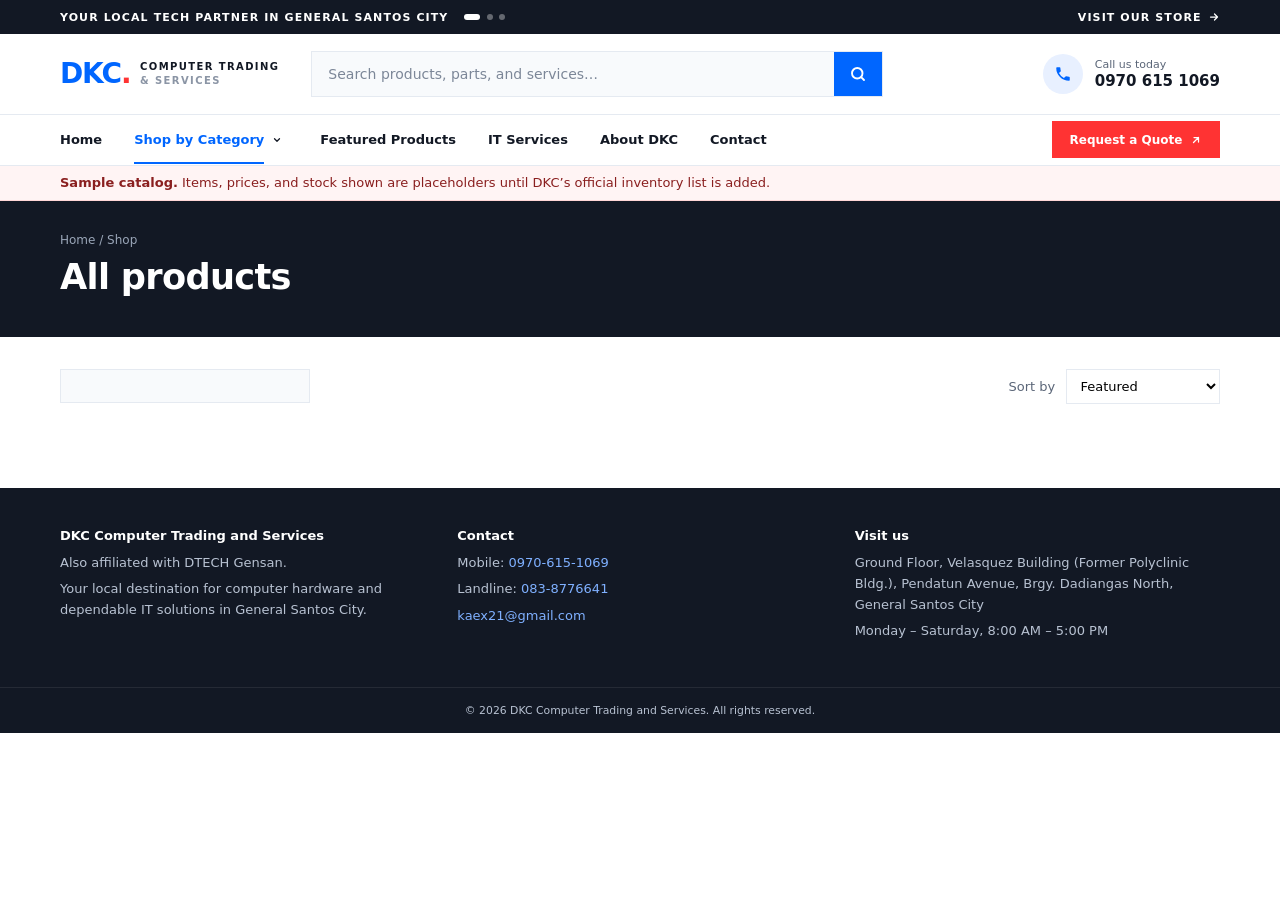
==== shop.html @ 3765f110 "Updated Navbar" ====
<!DOCTYPE html>
<html lang="en">
<head>
  <meta charset="UTF-8">
  <meta name="viewport" content="width=device-width, initial-scale=1">
  <title>Shop | DKC Computer Trading &amp; Services</title>
  <meta name="description" content="Browse computers, components, accessories, and networking equipment from DKC Computer Trading and Services in General Santos City.">
  <link rel="stylesheet" href="CSS/styles.css">
  <link rel="stylesheet" href="CSS/shop.css">
</head>
<body>

<!-- ============ HEADER START: this same block goes in index.html too ============ -->
<a class="skip-link" href="#main">Skip to main content</a>

<div class="announce">
  <div class="hdr-container">
    <div class="announce-rotator" id="announceRotator" role="region" aria-roledescription="carousel" aria-label="Store announcements">
      <div class="announce-track">
        <p class="announce-slide is-active">Your local tech partner in General Santos City</p>
        <p class="announce-slide">Please contact this number: <a href="tel:+639706151069">0970-615-1069</a></p>
        <p class="announce-slide">Open Monday – Saturday, 8:00 AM – 5:00 PM</p>
      </div>
      <div class="announce-dots" role="group" aria-label="Choose announcement"></div>
    </div>
    <a class="announce-link" href="index.html#contact">
      Visit our store
      <svg width="12" height="12" viewBox="0 0 24 24" fill="none" stroke="currentColor" stroke-width="2.5" stroke-linecap="round" stroke-linejoin="round" aria-hidden="true"><path d="M5 12h14M13 6l6 6-6 6"/></svg>
    </a>
  </div>
</div>

<header class="site-header" id="siteHeader">
  <div class="hdr-container hdr-main">

    <a class="brand" href="index.html" aria-label="DKC Computer Trading and Services, back to top">
      <span class="brand-mark">DKC<span>.</span></span>
      <span class="brand-text">Computer Trading<small>&amp; Services</small></span>
    </a>

    <form class="hdr-search" id="headerSearch" role="search" action="#featured">
      <label class="visually-hidden" for="headerSearchInput">Search products, parts, and services</label>
      <input id="headerSearchInput" type="search" name="q" placeholder="Search products, parts, and services…" autocomplete="off">
      <button type="submit" aria-label="Search">
        <svg width="18" height="18" viewBox="0 0 24 24" fill="none" stroke="currentColor" stroke-width="2.5" stroke-linecap="round" aria-hidden="true"><circle cx="11" cy="11" r="7"/><path d="m20 20-3.5-3.5"/></svg>
      </button>
    </form>

    <div class="hdr-actions">
      <a class="hdr-phone" href="tel:+639706151069" aria-label="Call us at 0970 615 1069">
        <span class="hdr-phone-icon">
          <svg width="18" height="18" viewBox="0 0 24 24" fill="currentColor" aria-hidden="true"><path d="M6.6 10.8a15.1 15.1 0 0 0 6.6 6.6l2.2-2.2a1 1 0 0 1 1-.25c1.1.37 2.3.57 3.6.57a1 1 0 0 1 1 1V20a1 1 0 0 1-1 1A17 17 0 0 1 3 4a1 1 0 0 1 1-1h3.5a1 1 0 0 1 1 1c0 1.25.2 2.45.57 3.57a1 1 0 0 1-.25 1z"/></svg>
        </span>
        <span class="hdr-phone-text"><small>Call us today</small><strong>0970 615 1069</strong></span>
      </a>
      <button class="nav-toggle" id="navToggle" type="button" aria-expanded="false" aria-controls="siteNav" aria-label="Open menu">
        <span class="nav-toggle-bars"></span>
      </button>
    </div>
  </div>

  <nav class="site-nav" id="siteNav" aria-label="Main navigation">
    <div class="hdr-container">
      <ul class="nav-list">
        <li><a class="nav-link" href="index.html#home">Home</a></li>
        <li class="has-dropdown">
          <a class="nav-link is-active" aria-current="true" href="shop.html">Shop by Category</a>
          <button class="nav-caret" type="button" aria-expanded="false" aria-controls="catMenu" aria-label="Show product categories"><svg width="10" height="10" viewBox="0 0 24 24" fill="none" stroke="currentColor" stroke-width="3" stroke-linecap="round" stroke-linejoin="round" aria-hidden="true"><path d="m6 9 6 6 6-6"/></svg></button>
          <div class="mega" id="catMenu"></div>
        </li>
        <li><a class="nav-link" href="index.html#featured">Featured Products</a></li>
        <li><a class="nav-link" href="index.html#services">IT Services</a></li>
        <li><a class="nav-link" href="index.html#about">About DKC</a></li>
        <li><a class="nav-link" href="index.html#contact">Contact</a></li>
      </ul>
      <a class="btn-quote" href="index.html#contact">
        Request a Quote
        <svg width="12" height="12" viewBox="0 0 24 24" fill="none" stroke="currentColor" stroke-width="2.5" stroke-linecap="round" stroke-linejoin="round" aria-hidden="true"><path d="M7 17 17 7M8 7h9v9"/></svg>
      </a>
    </div>
  </nav>
</header>
<!-- ============ HEADER END ============ -->

<main id="main">
  <div class="shop-sample"><div class="hdr-container"><strong>Sample catalog.</strong> Items, prices, and stock shown are placeholders until DKC’s official inventory list is added.</div></div>

  <section class="shop-hero">
    <div class="hdr-container">
      <p class="shop-crumbs"><a href="index.html">Home</a> / <a href="shop.html">Shop</a><span id="crumbCurrent"></span></p>
      <h1 id="shopTitle">All products</h1>
      <p id="shopBlurb"></p>
    </div>
  </section>

  <div class="hdr-container shop-layout">
    <aside class="shop-filters" id="shopFilters" aria-label="Product categories"></aside>
    <section aria-label="Products">
      <div class="shop-toolbar">
        <p class="shop-count" id="resultCount" aria-live="polite"></p>
        <div id="activeChips"></div>
        <label>Sort by
          <select id="sortSelect">
            <option value="featured">Featured</option>
            <option value="price-asc">Price: low to high</option>
            <option value="price-desc">Price: high to low</option>
            <option value="name">Name: A to Z</option>
          </select>
        </label>
      </div>
      <div class="shop-grid" id="shopGrid"></div>
    </section>
  </div>
</main>

<dialog class="pd" id="pdModal" aria-label="Product details"></dialog>

<footer class="shop-footer">
  <div class="hdr-container">
    <div><h2>DKC Computer Trading and Services</h2><p>Also affiliated with DTECH Gensan.</p><p>Your local destination for computer hardware and dependable IT solutions in General Santos City.</p></div>
    <div><h2>Contact</h2><p>Mobile: <a href="tel:+639706151069">0970-615-1069</a></p><p>Landline: <a href="tel:+63838776641">083-8776641</a></p><p><a href="mailto:kaex21@gmail.com">kaex21@gmail.com</a></p></div>
    <div><h2>Visit us</h2><p>Ground Floor, Velasquez Building (Former Polyclinic Bldg.), Pendatun Avenue, Brgy. Dadiangas North, General Santos City</p><p>Monday – Saturday, 8:00 AM – 5:00 PM</p></div>
  </div>
  <small>© 2026 DKC Computer Trading and Services. All rights reserved.</small>
</footer>

<script src="JS/products.js"></script>
<script src="JS/script.js" defer></script>
<script src="JS/shop.js" defer></script>
</body>
</html>
---- CSS/styles.css ----
:root {
  --dkc-blue: #0066FF;
  --dkc-blue-dark: #0052CC;
  --dkc-red: #FF3333;
  --dkc-red-dark: #E02020;
  --dkc-charcoal: #121824;
  --dkc-gray: #F8FAFC;
  --dkc-white: #FFFFFF;
  --dkc-line: #E5EAF1;
  --dkc-muted: #5B6678;
  --header-h: 0px; /* measured by header.js */
}

html {
  scroll-behavior: smooth;
  scroll-padding-top: calc(var(--header-h) + 12px); /* anchors never hide under sticky header */
}

@media (prefers-reduced-motion: reduce) {
  html { scroll-behavior: auto; }
  .site-header *, .site-nav { transition: none !important; }
}

.hdr-container {
  width: min(1160px, calc(100% - 2rem));
  margin-inline: auto;
}

.visually-hidden {
  position: absolute !important;
  width: 1px; height: 1px;
  overflow: hidden;
  clip: rect(0 0 0 0);
  white-space: nowrap;
}

.skip-link {
  position: absolute;
  left: 1rem; top: -4rem;
  z-index: 2000;
  padding: .6rem 1rem;
  background: var(--dkc-blue);
  color: #fff;
  font-weight: 700;
  text-decoration: none;
}
.skip-link:focus { top: .5rem; }

/* ---------- Level 1: announcement bar ---------- */
.announce {
  background: var(--dkc-charcoal);
  color: #fff;
  font-size: .6875rem;
  font-weight: 700;
  letter-spacing: .1em;
  text-transform: uppercase;
}
.announce .hdr-container {
  display: flex;
  align-items: center;
  justify-content: space-between;
  gap: 1rem;
  min-height: 34px;
}
.announce a {
  display: inline-flex;
  align-items: center;
  gap: .4rem;
  color: #fff;
  text-decoration: none;
  white-space: nowrap;
  transition: color .2s;
}
.announce a:hover { color: #7FB0FF; }

/* announcement carousel */
.announce-rotator {
  display: flex;
  align-items: center;
  flex: 1;
  gap: 1rem;
  min-width: 0;
}
.announce-track {
  display: grid;          /* all slides share one cell, so height never jumps */
  overflow: hidden;
  min-width: 0;
}
.announce-slide {
  grid-area: 1 / 1;
  margin: 0;
  opacity: 0;
  visibility: hidden;
  transform: translateY(60%);
  transition: opacity .4s ease, transform .4s ease, visibility .4s;
}
.announce-slide.is-active { opacity: 1; visibility: visible; transform: none; }
.announce-slide.is-prev { transform: translateY(-60%); }
.announce-slide a { text-decoration: underline; text-underline-offset: 3px; color: #7FB0FF; }
.announce-slide a:hover { color: #fff; }

.announce-dots { display: flex; gap: .4rem; flex: none; }
.announce-dots button {
  position: relative;
  width: 6px; height: 6px;
  padding: 0;
  border: 0;
  border-radius: 3px;
  background: rgba(255, 255, 255, .35);
  cursor: pointer;
  transition: width .25s, background .25s;
}
.announce-dots button::after { content: ""; position: absolute; inset: -10px -4px; } /* bigger tap area */
.announce-dots button[aria-current="true"] { width: 16px; background: #fff; }
.announce-dots button:focus-visible { outline: 2px solid #7FB0FF; outline-offset: 3px; }

/* ---------- Sticky wrapper (levels 2 + 3) ---------- */
.site-header {
  position: sticky;
  top: 0;
  z-index: 1000;
  background: var(--dkc-white);
  border-bottom: 1px solid var(--dkc-line);
  transition: box-shadow .25s;
}
.site-header.is-scrolled { box-shadow: 0 6px 20px rgba(18, 24, 36, .08); }

.site-header a:focus-visible,
.site-header button:focus-visible,
.site-header input:focus-visible {
  outline: 2px solid var(--dkc-blue);
  outline-offset: 2px;
}

/* ---------- Level 2: main header ---------- */
.hdr-main {
  display: grid;
  grid-template-columns: auto minmax(0, 1fr) auto;
  align-items: center;
  gap: 2rem;
  padding-block: 1.05rem;
}

.brand {
  display: inline-flex;
  align-items: center;
  gap: .6rem;
  text-decoration: none;
}
.brand-mark {
  font-size: 1.75rem;
  font-weight: 800;
  letter-spacing: -.04em;
  line-height: 1;
  color: var(--dkc-blue);
}
.brand-mark span { color: var(--dkc-red); }
.brand-text {
  display: flex;
  flex-direction: column;
  font-size: .625rem;
  font-weight: 800;
  letter-spacing: .14em;
  line-height: 1.4;
  text-transform: uppercase;
  color: var(--dkc-charcoal);
}
.brand-text small { font-size: inherit; font-weight: 600; color: #8B95A5; }

.hdr-search {
  display: flex;
  width: 100%;
  max-width: 570px;
  justify-self: start;
  border: 1px solid var(--dkc-line);
  background: var(--dkc-gray);
  transition: border-color .2s, box-shadow .2s, background .2s;
}
.hdr-search:focus-within {
  background: #fff;
  border-color: var(--dkc-blue);
  box-shadow: 0 0 0 3px rgba(0, 102, 255, .15);
}
.hdr-search input {
  flex: 1;
  min-width: 0;
  height: 44px;
  padding: 0 1rem;
  border: 0;
  background: transparent;
  font: inherit;
  font-size: .875rem;
  color: var(--dkc-charcoal);
  outline: none !important;
}
.hdr-search input::placeholder { color: #7C8798; }
.hdr-search button {
  display: grid;
  place-items: center;
  width: 48px;
  border: 0;
  background: var(--dkc-blue);
  color: #fff;
  cursor: pointer;
  transition: background .2s;
}
.hdr-search button:hover { background: var(--dkc-blue-dark); }

.hdr-actions { display: flex; align-items: center; gap: .5rem; }

.hdr-phone {
  display: flex;
  align-items: center;
  gap: .75rem;
  color: var(--dkc-charcoal);
  text-decoration: none;
}
.hdr-phone-icon {
  display: grid;
  place-items: center;
  width: 40px; height: 40px;
  border-radius: 50%;
  background: #E8F0FF;
  color: var(--dkc-blue);
  transition: background .2s, color .2s;
}
.hdr-phone:hover .hdr-phone-icon { background: var(--dkc-blue); color: #fff; }
.hdr-phone small { display: block; font-size: .6875rem; color: var(--dkc-muted); }
.hdr-phone strong { font-size: .9375rem; font-weight: 700; white-space: nowrap; }

/* hamburger (mobile only) */
.nav-toggle {
  display: none;
  place-items: center;
  width: 42px; height: 42px;
  padding: 0;
  border: 1px solid var(--dkc-line);
  background: #fff;
  cursor: pointer;
}
.nav-toggle-bars,
.nav-toggle-bars::before,
.nav-toggle-bars::after {
  display: block;
  width: 18px; height: 2px;
  background: var(--dkc-charcoal);
  transition: transform .25s, background .2s;
}
.nav-toggle-bars { position: relative; }
.nav-toggle-bars::before,
.nav-toggle-bars::after { content: ""; position: absolute; left: 0; }
.nav-toggle-bars::before { top: -6px; }
.nav-toggle-bars::after { top: 6px; }
.nav-toggle[aria-expanded="true"] .nav-toggle-bars { background: transparent; }
.nav-toggle[aria-expanded="true"] .nav-toggle-bars::before { transform: translateY(6px) rotate(45deg); }
.nav-toggle[aria-expanded="true"] .nav-toggle-bars::after { transform: translateY(-6px) rotate(-45deg); }

/* ---------- Level 3: navigation menu ---------- */
.site-nav {
  background: #fff;
  border-top: 1px solid var(--dkc-line);
}
.site-nav .hdr-container {
  display: flex;
  align-items: center;
  justify-content: space-between;
  gap: 1.5rem;
  min-height: 50px;
}
.nav-list {
  display: flex;
  gap: 2rem;
  margin: 0;
  padding: 0;
  list-style: none;
}
.nav-link {
  position: relative;
  display: block;
  padding: 1rem 0;
  font-size: .8125rem;
  font-weight: 600;
  color: var(--dkc-charcoal);
  text-decoration: none;
  transition: color .2s;
}
.nav-link::after {
  content: "";
  position: absolute;
  left: 0; right: 0; bottom: -1px;
  height: 2px;
  background: var(--dkc-blue);
  transform: scaleX(0);
  transform-origin: left;
  transition: transform .25s;
}
.nav-link:hover,
.nav-link.is-active { color: var(--dkc-blue); }
.nav-link:hover::after,
.nav-link.is-active::after { transform: scaleX(1); }

.btn-quote {
  display: inline-flex;
  align-items: center;
  gap: .5rem;
  padding: .7rem 1.1rem;
  background: var(--dkc-red);
  color: #fff;
  font-size: .75rem;
  font-weight: 700;
  text-decoration: none;
  white-space: nowrap;
  transition: background .2s, transform .2s, box-shadow .2s;
}
.btn-quote:hover {
  background: var(--dkc-red-dark);
  transform: translateY(-1px);
  box-shadow: 0 6px 14px rgba(255, 51, 51, .3);
}

/* ---------- Tablet: tighten spacing ---------- */
@media (max-width: 1100px) {
  .hdr-main { gap: 1.25rem; }
  .nav-list { gap: 1.4rem; }
  .brand-text { display: none; }
}

/* ---------- Mobile / small tablet ---------- */
@media (max-width: 900px) {
  .brand-text { display: flex; }

  .hdr-main {
    grid-template-columns: 1fr auto;
    gap: .75rem 1rem;
    padding-block: .75rem;
  }
  .brand { grid-row: 1; grid-column: 1; }
  .hdr-actions { grid-row: 1; grid-column: 2; }
  .hdr-search { grid-row: 2; grid-column: 1 / -1; max-width: none; }

  .hdr-phone-text { display: none; }   /* icon only, still tap-to-call */
  .nav-toggle { display: grid; }

  .site-nav {
    position: absolute;
    top: 100%;
    left: 0; right: 0;
    max-height: calc(100dvh - var(--header-h));
    overflow-y: auto;
    border-bottom: 1px solid var(--dkc-line);
    box-shadow: 0 16px 30px rgba(18, 24, 36, .12);
    opacity: 0;
    visibility: hidden;
    transform: translateY(-8px);
    transition: opacity .2s, transform .2s, visibility .2s;
  }
  .site-nav.is-open { opacity: 1; visibility: visible; transform: none; }

  .site-nav .hdr-container {
    flex-direction: column;
    align-items: stretch;
    gap: 0;
    padding-block: .25rem 1rem;
  }
  .nav-list { flex-direction: column; gap: 0; }
  .nav-link {
    padding: .95rem 0;
    font-size: .9375rem;
    border-bottom: 1px solid var(--dkc-line);
  }
  .nav-link::after { display: none; }
  .btn-quote { justify-content: center; margin-top: 1rem; padding: .9rem 1rem; font-size: .8125rem; }
}

@media (max-width: 520px) {
  .announce { font-size: .625rem; letter-spacing: .06em; }
  .announce-link { display: none; }
  .announce-rotator { justify-content: center; gap: .6rem; }
  .announce .hdr-container { justify-content: center; text-align: center; padding-block: .4rem; }
  .brand-text { display: none; }
}

/* ---------- "Shop by Category" dropdown (mega menu) ---------- */
.site-nav .hdr-container { position: relative; }
.has-dropdown { display: flex; align-items: center; }
.nav-caret {
  display: grid; place-items: center;
  width: 22px; height: 22px; margin-left: 2px; padding: 0;
  border: 0; background: none; color: var(--dkc-charcoal); cursor: pointer;
  transition: transform .2s, color .2s;
}
.nav-caret:hover { color: var(--dkc-blue); }
.has-dropdown.is-open .nav-caret { transform: rotate(180deg); }
.mega {
  position: absolute; left: 0; top: 100%; z-index: 5;
  display: grid; grid-template-columns: repeat(3, 1fr); gap: 1.5rem 2rem;
  width: 100%; padding: 1.5rem 1.75rem;
  background: #fff; border: 1px solid var(--dkc-line); border-top: 2px solid var(--dkc-blue);
  box-shadow: 0 18px 36px rgba(18, 24, 36, .12);
  opacity: 0; visibility: hidden; transform: translateY(6px);
  transition: opacity .2s, transform .2s, visibility .2s;
}
.mega-title {
  display: block; margin-bottom: .4rem;
  font-size: .8125rem; font-weight: 800; letter-spacing: .06em; text-transform: uppercase;
  color: var(--dkc-charcoal); text-decoration: none;
}
.mega-title:hover { color: var(--dkc-blue); }
.mega ul { display: grid; gap: .1rem; margin: 0; padding: 0; list-style: none; }
.mega li a {
  display: block; padding: .3rem 0; font-size: .8125rem;
  color: var(--dkc-muted); text-decoration: none; transition: color .15s, padding-left .15s;
}
.mega li a:hover { padding-left: .35rem; color: var(--dkc-blue); }

@media (min-width: 901px) {
  .has-dropdown:hover .mega,
  .has-dropdown:focus-within .mega,
  .has-dropdown.is-open .mega { opacity: 1; visibility: visible; transform: none; }
  .has-dropdown:hover .nav-caret { transform: rotate(180deg); }
}
@media (max-width: 900px) {
  .has-dropdown { flex-wrap: wrap; border-bottom: 1px solid var(--dkc-line); }
  .has-dropdown .nav-link { flex: 1; border-bottom: 0; }
  .nav-caret { width: 44px; height: 44px; }
  .mega {
    position: static; display: none; grid-template-columns: 1fr; gap: .75rem;
    padding: .25rem 0 .75rem .75rem; border: 0; box-shadow: none;
    opacity: 1; visibility: visible; transform: none;
  }
  .has-dropdown.is-open .mega { display: grid; }
}
---- CSS/shop.css ----
:where(body) { margin: 0; font-family: system-ui, "Segoe UI", sans-serif; color: #121824; background: #fff; }

.shop-sample { background: #FFF4F4; border-bottom: 1px solid #FFD6D6; color: #8A1F1F; font-size: .8125rem; }
.shop-sample .hdr-container { padding-block: .6rem; }

.shop-hero { background: var(--dkc-charcoal); color: #fff; padding: 2rem 0; }
.shop-crumbs { margin: 0 0 .6rem; font-size: .75rem; color: #9AA6B8; }
.shop-crumbs a { color: #9AA6B8; text-decoration: none; }
.shop-crumbs a:hover { color: #fff; }
.shop-hero h1 { margin: 0; font-size: clamp(1.6rem, 3vw, 2.2rem); letter-spacing: -.02em; }
.shop-hero p:last-child { margin: .5rem 0 0; max-width: 60ch; font-size: .9rem; color: #B8C2D2; }

.shop-layout { display: grid; grid-template-columns: 250px minmax(0, 1fr); gap: 2rem; align-items: start; padding-block: 2rem 4rem; }

/* sidebar */
.shop-filters { position: sticky; top: calc(var(--header-h) + 1rem); padding: 1rem; background: var(--dkc-gray); border: 1px solid var(--dkc-line); }
.shop-filters h2 { margin: 0 0 .5rem; font-size: .6875rem; letter-spacing: .12em; text-transform: uppercase; color: var(--dkc-muted); }
.shop-filters ul { margin: 0 0 1rem; padding: 0; list-style: none; }
.shop-filters ul:last-child { margin-bottom: 0; }
.shop-filters a {
  display: flex; justify-content: space-between; gap: .5rem;
  padding: .5rem .6rem; font-size: .8125rem; font-weight: 600;
  color: var(--dkc-charcoal); text-decoration: none; transition: background .15s, color .15s;
}
.shop-filters a:hover { background: #fff; color: var(--dkc-blue); }
.shop-filters a[aria-current] { background: var(--dkc-blue); color: #fff; }
.shop-filters a span { opacity: .65; font-weight: 500; }
.shop-subs a { font-weight: 500; }

/* toolbar */
.shop-toolbar { display: flex; flex-wrap: wrap; align-items: center; gap: .75rem 1rem; margin-bottom: 1.25rem; }
.shop-count { margin: 0; font-size: .875rem; color: var(--dkc-muted); }
#activeChips { flex: 1; }
.shop-chip { padding: .3rem .7rem; border: 1px solid var(--dkc-blue); background: #E8F0FF; color: var(--dkc-blue); font: inherit; font-size: .75rem; font-weight: 700; cursor: pointer; }
.shop-toolbar label { font-size: .8125rem; color: var(--dkc-muted); }
.shop-toolbar select { margin-left: .4rem; padding: .5rem .6rem; border: 1px solid var(--dkc-line); background: #fff; font: inherit; font-size: .8125rem; }

/* product grid + cards */
.shop-grid { display: grid; grid-template-columns: repeat(auto-fill, minmax(220px, 1fr)); gap: 1.25rem; }
.pc { display: flex; flex-direction: column; background: #fff; border: 1px solid var(--dkc-line); transition: transform .2s, box-shadow .2s, border-color .2s; }
.pc:hover { transform: translateY(-3px); border-color: #C9D6EC; box-shadow: 0 14px 28px rgba(18, 24, 36, .08); }
.pc-img { position: relative; display: grid; place-items: center; aspect-ratio: 4 / 3; background: linear-gradient(135deg, #E8F0FF, #F8FAFC); color: var(--dkc-blue); }
.pc-img svg { width: 34%; height: auto; }
.pc-sample { position: absolute; top: .6rem; left: .6rem; padding: .15rem .45rem; background: var(--dkc-charcoal); color: #fff; font-size: .5625rem; font-weight: 800; letter-spacing: .1em; text-transform: uppercase; }
.pc-stock { position: absolute; top: .6rem; right: .6rem; padding: .15rem .5rem; font-size: .6875rem; font-weight: 700; }
.pc-stock.ok { background: #E3F8EA; color: #127A3A; }
.pc-stock.low { background: #FFF3D6; color: #8A5A00; }
.pc-stock.out { background: #FFE5E5; color: #B42318; }
.pc-stock.order { background: #E8F0FF; color: #0052CC; }
.pc-body { display: flex; flex: 1; flex-direction: column; gap: .25rem; padding: 1rem; }
.pc-cat { font-size: .625rem; font-weight: 800; letter-spacing: .1em; text-transform: uppercase; color: var(--dkc-blue); }
.pc-name { margin: 0; font-size: .9375rem; line-height: 1.3; }
.pc-brand { font-size: .75rem; color: var(--dkc-muted); }
.pc-price { margin-top: auto; padding-top: .6rem; font-size: 1.1rem; font-weight: 800; }
.pc-actions { display: grid; grid-template-columns: 1fr 1fr; gap: .5rem; margin-top: .75rem; }
.pc-btn { display: inline-flex; align-items: center; justify-content: center; padding: .6rem .5rem; border: 1px solid transparent; font: inherit; font-size: .75rem; font-weight: 700; text-align: center; text-decoration: none; cursor: pointer; transition: background .2s, color .2s; }
.pc-btn--outline { border-color: var(--dkc-blue); background: #fff; color: var(--dkc-blue); }
.pc-btn--outline:hover { background: var(--dkc-blue); color: #fff; }
.pc-btn--red { background: var(--dkc-red); color: #fff; }
.pc-btn--red:hover { background: var(--dkc-red-dark); }
.pc a:focus-visible, .pc button:focus-visible, .pd button:focus-visible, .pd a:focus-visible { outline: 2px solid var(--dkc-blue); outline-offset: 2px; }

.shop-empty { grid-column: 1 / -1; padding: 3rem 1rem; text-align: center; background: var(--dkc-gray); border: 1px dashed var(--dkc-line); }
.shop-empty h3 { margin: 0 0 .5rem; }
.shop-empty p { margin: 0 0 1rem; color: var(--dkc-muted); }
.shop-empty .pc-btn { display: inline-flex; margin: 0 .25rem; padding-inline: 1rem; }

/* details modal */
.pd { width: min(720px, calc(100% - 2rem)); padding: 0; border: 0; box-shadow: 0 30px 80px rgba(18, 24, 36, .35); }
.pd::backdrop { background: rgba(18, 24, 36, .6); }
.pd-inner { position: relative; display: grid; grid-template-columns: 1fr 1.3fr; }
.pd-media { display: grid; place-items: center; min-height: 240px; background: linear-gradient(135deg, #E8F0FF, #F8FAFC); color: var(--dkc-blue); }
.pd-media svg { width: 45%; height: auto; }
.pd-info { padding: 1.75rem 1.5rem; }
.pd-info h2 { margin: .25rem 0 .4rem; font-size: 1.3rem; }
.pd-price { display: flex; align-items: center; gap: .75rem; margin: .5rem 0; font-size: 1.4rem; font-weight: 800; }
.pd .pc-stock { position: static; }
.pd-note { font-size: .75rem; color: var(--dkc-muted); }
.pd-close { position: absolute; top: .6rem; right: .6rem; width: 34px; height: 34px; border: 0; background: #fff; font-size: 1rem; cursor: pointer; }

/* footer */
.shop-footer { background: var(--dkc-charcoal); color: #B8C2D2; font-size: .8125rem; }
.shop-footer .hdr-container { display: grid; grid-template-columns: repeat(auto-fit, minmax(220px, 1fr)); gap: 2rem; padding-block: 2.5rem; }
.shop-footer h2 { margin: 0 0 .6rem; font-size: .8125rem; color: #fff; }
.shop-footer p { margin: 0 0 .35rem; line-height: 1.6; }
.shop-footer a { color: #7FB0FF; text-decoration: none; }
.shop-footer a:hover { color: #fff; }
.shop-footer small { display: block; padding: 1rem; border-top: 1px solid rgba(255, 255, 255, .08); text-align: center; }

@media (max-width: 900px) {
  .shop-layout { grid-template-columns: 1fr; gap: 1rem; padding-block: 1.25rem 3rem; }
  .shop-filters { position: static; padding: .75rem; }
  .shop-filters ul { display: flex; gap: .4rem; overflow-x: auto; padding-bottom: .25rem; }
  .shop-filters li { flex: none; }
  .shop-filters a { gap: .5rem; white-space: nowrap; border: 1px solid var(--dkc-line); background: #fff; }
  .pd-inner { grid-template-columns: 1fr; }
  .pd-media { min-height: 150px; }
}
@media (max-width: 520px) {
  .shop-grid { grid-template-columns: repeat(2, minmax(0, 1fr)); gap: .75rem; }
  .pc-body { padding: .75rem; }
  .pc-actions { grid-template-columns: 1fr; }
}
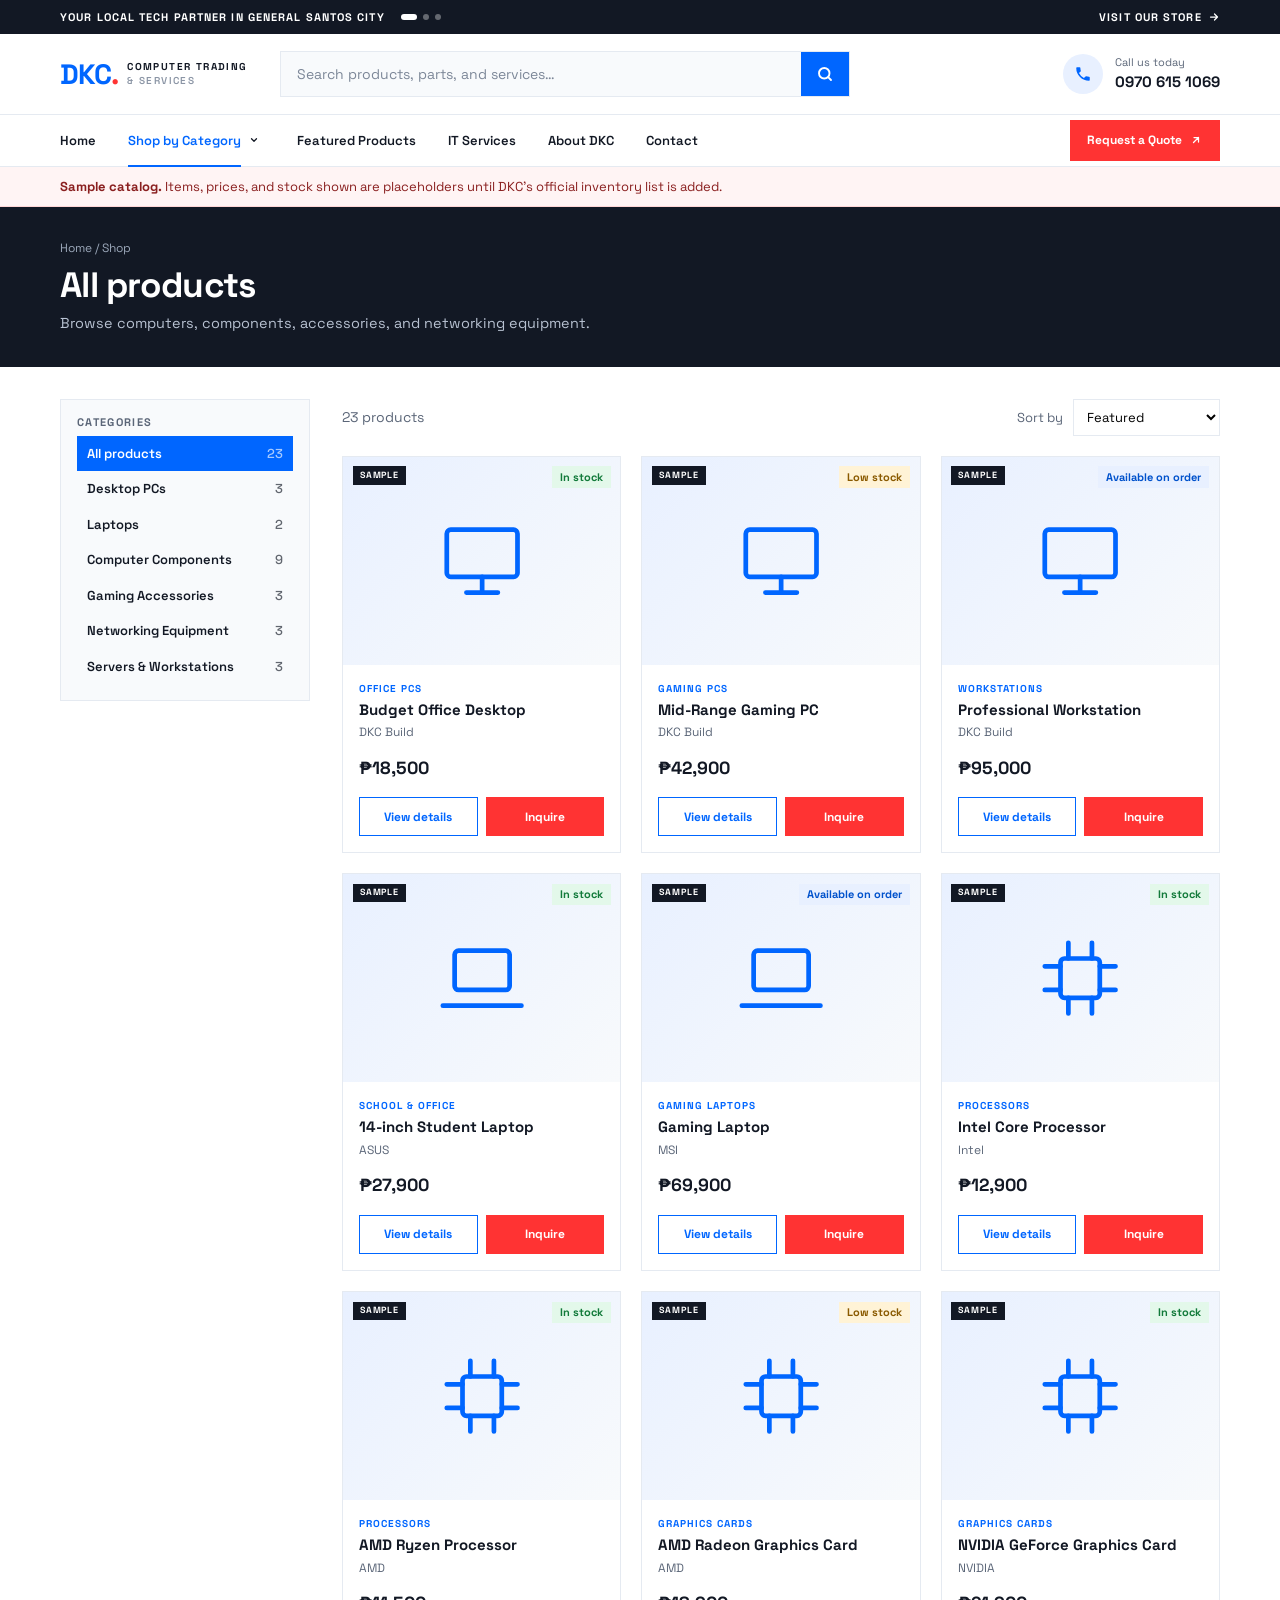
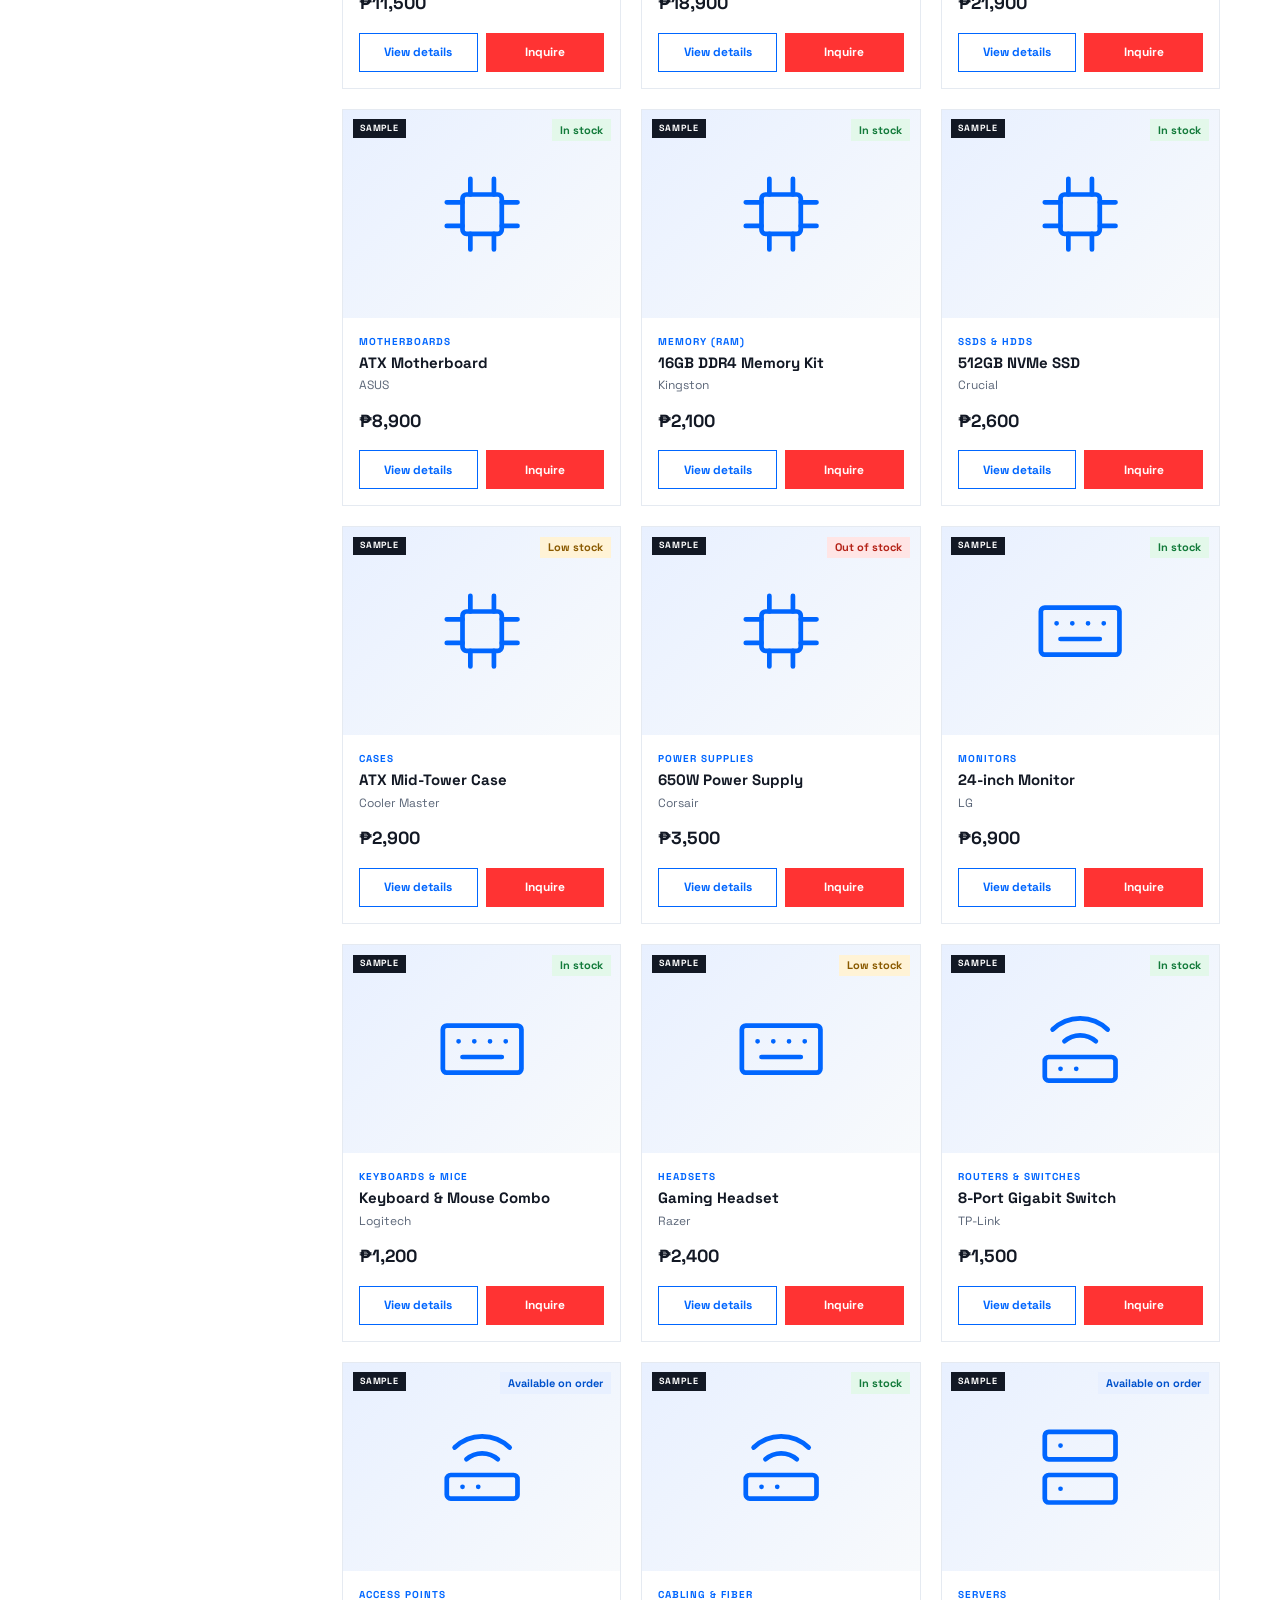
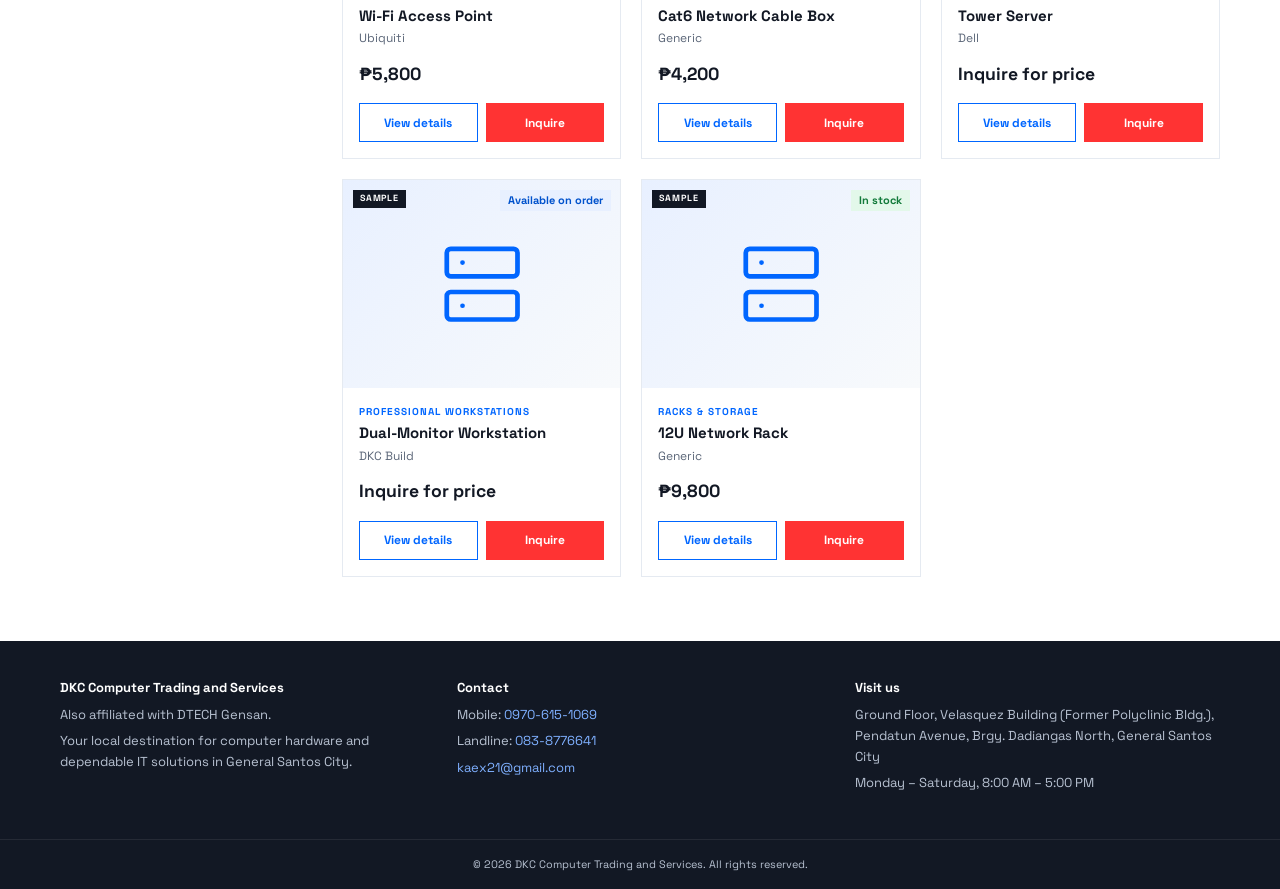
==== commit 618914db: "Added Shop Page" ====
--- a/shop.html
+++ b/shop.html
@@ -5,6 +5,9 @@
   <meta name="viewport" content="width=device-width, initial-scale=1">
   <title>Shop | DKC Computer Trading &amp; Services</title>
   <meta name="description" content="Browse computers, components, accessories, and networking equipment from DKC Computer Trading and Services in General Santos City.">
+  <link rel="preconnect" href="https://fonts.googleapis.com">
+  <link rel="preconnect" href="https://fonts.gstatic.com" crossorigin>
+  <link href="https://fonts.googleapis.com/css2?family=Space+Grotesk:wght@400;500;600;700&display=swap" rel="stylesheet">
   <link rel="stylesheet" href="CSS/styles.css">
   <link rel="stylesheet" href="CSS/shop.css">
 </head>
@@ -38,7 +41,7 @@
       <span class="brand-text">Computer Trading<small>&amp; Services</small></span>
     </a>
 
-    <form class="hdr-search" id="headerSearch" role="search" action="#featured">
+    <form class="hdr-search" id="headerSearch" role="search" action="shop.html" method="get">
       <label class="visually-hidden" for="headerSearchInput">Search products, parts, and services</label>
       <input id="headerSearchInput" type="search" name="q" placeholder="Search products, parts, and services…" autocomplete="off">
       <button type="submit" aria-label="Search">
@@ -115,7 +118,7 @@
 
 <dialog class="pd" id="pdModal" aria-label="Product details"></dialog>
 
-<footer class="shop-footer">
+<footer class="site-footer">
   <div class="hdr-container">
     <div><h2>DKC Computer Trading and Services</h2><p>Also affiliated with DTECH Gensan.</p><p>Your local destination for computer hardware and dependable IT solutions in General Santos City.</p></div>
     <div><h2>Contact</h2><p>Mobile: <a href="tel:+639706151069">0970-615-1069</a></p><p>Landline: <a href="tel:+63838776641">083-8776641</a></p><p><a href="mailto:kaex21@gmail.com">kaex21@gmail.com</a></p></div>
@@ -126,6 +129,6 @@
 
 <script src="JS/products.js"></script>
 <script src="JS/script.js" defer></script>
-<script src="JS/shop.js" defer></script>
+<script src="JS/shop-page.js" defer></script>
 </body>
 </html>
--- a/CSS/styles.css
+++ b/CSS/styles.css
@@ -393,8 +393,8 @@
 .has-dropdown.is-open .nav-caret { transform: rotate(180deg); }
 .mega {
   position: absolute; left: 0; top: 100%; z-index: 5;
-  display: grid; grid-template-columns: repeat(3, 1fr); gap: 1.5rem 2rem;
-  width: 100%; padding: 1.5rem 1.75rem;
+  display: grid; grid-template-columns: repeat(6, 1fr); gap: 1rem 1.25rem;
+  width: 100%; padding: 1.5rem 1.5rem 1.75rem;
   background: #fff; border: 1px solid var(--dkc-line); border-top: 2px solid var(--dkc-blue);
   box-shadow: 0 18px 36px rgba(18, 24, 36, .12);
   opacity: 0; visibility: hidden; transform: translateY(6px);
@@ -429,4 +429,157 @@
     opacity: 1; visibility: visible; transform: none;
   }
   .has-dropdown.is-open .mega { display: grid; }
+}
+/* =========================================================
+   BASE
+   ========================================================= */
+*, *::before, *::after { box-sizing: border-box; }
+:root { --font: "Space Grotesk", system-ui, "Segoe UI", sans-serif; }
+body { margin: 0; font-family: var(--font); color: var(--dkc-charcoal); background: #fff; line-height: 1.5; -webkit-font-smoothing: antialiased; }
+h1, h2, h3 { line-height: 1.1; }
+.ic { width: 1.5rem; height: 1.5rem; flex: none; fill: none; stroke: currentColor; stroke-width: 1.8; stroke-linecap: round; stroke-linejoin: round; }
+.ic.sm { width: .95rem; height: .95rem; stroke-width: 2.4; }
+
+.btn { display: inline-flex; align-items: center; gap: .6rem; padding: .95rem 1.4rem; border: 1px solid transparent; font: inherit; font-size: .8125rem; font-weight: 700; text-decoration: none; cursor: pointer; transition: background .2s, transform .2s, border-color .2s; }
+.btn-blue { background: var(--dkc-blue); color: #fff; }
+.btn-blue:hover { background: var(--dkc-blue-dark); transform: translateY(-1px); }
+.btn-ghost { border-color: rgba(255, 255, 255, .35); color: #fff; }
+.btn-ghost:hover { background: rgba(255, 255, 255, .1); }
+.btn:focus-visible, .cat:focus-visible, .svc a:focus-visible, .link-arrow:focus-visible, .quote input:focus-visible, .quote select:focus-visible, .quote textarea:focus-visible { outline: 2px solid var(--dkc-blue); outline-offset: 2px; }
+
+.eyebrow { display: flex; align-items: center; gap: .5rem; margin: 0 0 1rem; font-size: .6875rem; font-weight: 700; letter-spacing: .16em; text-transform: uppercase; color: #7FB0FF; }
+.eyebrow--blue { color: var(--dkc-blue); }
+.hero .eyebrow::before { content: ""; width: 8px; height: 8px; border-radius: 50%; background: var(--dkc-red); }
+
+/* =========================================================
+   HERO + STRIP
+   ========================================================= */
+.hero { overflow: hidden; padding: 5rem 0 4.5rem; color: #fff; background: radial-gradient(900px 480px at 78% 45%, #0B2A66 0, transparent 65%), var(--dkc-charcoal); }
+.hero .hdr-container { display: grid; grid-template-columns: 1.05fr .95fr; align-items: center; gap: 3rem; }
+.hero h1 { margin: 0; font-size: clamp(2.6rem, 6vw, 4.6rem); letter-spacing: -.035em; }
+.hero h1 span { display: block; color: #5B9BFF; }
+.hero-lead { max-width: 46ch; margin: 1.25rem 0 2rem; line-height: 1.7; color: #C5CEDC; }
+.hero-cta { display: flex; flex-wrap: wrap; gap: .75rem; }
+.trust { display: flex; flex-wrap: wrap; gap: .75rem 2rem; margin: 2rem 0 0; padding: 0; list-style: none; font-size: .75rem; color: #9AA6B8; }
+.trust b { display: block; font-size: .8125rem; color: #fff; }
+.hero-art { position: relative; }
+.hero-art svg { display: block; width: 100%; height: auto; }
+.hero-tag { position: absolute; padding: .45rem .8rem; border: 1px solid rgba(255, 255, 255, .18); background: rgba(18, 24, 36, .85); font-size: .625rem; font-weight: 700; letter-spacing: .12em; text-transform: uppercase; }
+.hero-tag--a { top: 12%; left: 2%; }
+.hero-tag--b { right: 0; bottom: 12%; border-color: var(--dkc-red); }
+
+.strip { background: var(--dkc-gray); border-bottom: 1px solid var(--dkc-line); }
+.strip ul { display: grid; grid-template-columns: repeat(4, 1fr); gap: 1rem; margin-block: 0; padding: 1.4rem 0; list-style: none; }
+.strip li { display: flex; align-items: center; gap: .75rem; }
+.strip .ic { color: var(--dkc-blue); }
+.strip strong, .strip small { display: block; }
+.strip strong { font-size: .8125rem; }
+.strip small { font-size: .6875rem; color: var(--dkc-muted); }
+
+/* =========================================================
+   SECTIONS
+   ========================================================= */
+.sec { padding: 5rem 0; }
+.sec--gray { background: var(--dkc-gray); }
+.sec--dark { background: var(--dkc-charcoal); color: #fff; }
+.sec-head { display: flex; align-items: flex-end; justify-content: space-between; gap: 2rem; margin-bottom: 2.5rem; }
+.sec-head h2, .about-title { margin: 0; font-size: clamp(2rem, 4.5vw, 3.2rem); letter-spacing: -.03em; }
+.sec-head h2 em, .about-title em { font-style: normal; color: var(--dkc-blue); }
+.sec--dark .sec-head h2 em { color: #5B9BFF; }
+.sec-head > p { max-width: 34ch; margin: 0; font-size: .875rem; color: var(--dkc-muted); }
+.sec--dark .sec-head > p { color: #9AA6B8; }
+
+/* category cards */
+.cat-grid { display: grid; grid-template-columns: repeat(3, 1fr); gap: 1rem; }
+.cat { position: relative; display: flex; flex-direction: column; justify-content: flex-end; gap: .2rem; min-height: 190px; padding: 1.5rem; background: #EEF2F8; color: var(--dkc-charcoal); text-decoration: none; transition: transform .2s, box-shadow .2s; }
+.cat:hover { transform: translateY(-4px); box-shadow: 0 16px 30px rgba(18, 24, 36, .14); }
+.cat[data-tone="0"], .cat[data-tone="5"] { background: var(--dkc-blue); color: #fff; }
+.cat[data-tone="1"] { background: var(--dkc-charcoal); color: #fff; }
+.cat[data-tone="3"] { background: var(--dkc-red); color: #fff; }
+.cat .ic { position: absolute; top: 1.4rem; left: 1.5rem; }
+.cat-num { position: absolute; top: 1.4rem; right: 1.5rem; font-size: .6875rem; font-weight: 700; opacity: .7; }
+.cat strong { font-size: 1.25rem; letter-spacing: -.01em; }
+.cat small { font-size: .75rem; opacity: .8; }
+.cat-go { position: absolute; right: 1.5rem; bottom: 1.3rem; font-size: 1rem; transition: transform .2s; }
+.cat:hover .cat-go { transform: translate(3px, -3px); }
+
+.sample-line { display: flex; flex-wrap: wrap; align-items: center; gap: .5rem; margin: 1.5rem 0 0; font-size: .8125rem; color: var(--dkc-muted); }
+.sample-line .pc-sample { position: static; }
+.sample-line a { color: var(--dkc-blue); font-weight: 700; }
+
+/* services: 3 + 2 layout */
+.svc-grid { display: grid; grid-template-columns: repeat(6, 1fr); gap: 1rem; }
+.svc { grid-column: span 2; display: flex; flex-direction: column; padding: 1.75rem; border: 1px solid rgba(255, 255, 255, .1); background: rgba(255, 255, 255, .04); transition: transform .2s, border-color .2s, background .2s; }
+.svc:nth-child(n + 4) { grid-column: span 3; }
+.svc:hover { transform: translateY(-3px); border-color: var(--dkc-blue); background: rgba(0, 102, 255, .08); }
+.svc-ic { display: grid; place-items: center; width: 48px; height: 48px; margin-bottom: 1.25rem; background: rgba(0, 102, 255, .18); color: #7FB0FF; }
+.svc h3 { margin: 0 0 .75rem; font-size: 1.25rem; }
+.svc ul { margin: 0 0 1.5rem; padding: 0; list-style: none; font-size: .8125rem; color: #B8C2D2; }
+.svc li { position: relative; padding: .2rem 0 .2rem 1.1rem; }
+.svc li::before { content: ""; position: absolute; left: 0; top: .85em; width: 6px; height: 2px; background: var(--dkc-blue); }
+.svc a { display: inline-flex; align-items: center; gap: .5rem; margin-top: auto; font-size: .8125rem; font-weight: 700; color: #7FB0FF; text-decoration: none; }
+.svc a:hover { color: #fff; }
+
+/* about + contact */
+.about, .contact { display: grid; grid-template-columns: 1fr 1fr; align-items: center; gap: 4rem; }
+.about p, .contact > div > p { color: var(--dkc-muted); line-height: 1.75; }
+.about-title { margin-bottom: 1.25rem; }
+.about-card { position: relative; display: flex; flex-direction: column; justify-content: center; align-items: center; aspect-ratio: 3 / 2; background: radial-gradient(circle at 50% 50%, #0B4FD0, #072B73 70%); color: #fff; }
+.about-card strong { font-size: clamp(3rem, 8vw, 5rem); letter-spacing: -.05em; line-height: 1; }
+.about-card i { color: #FF6B6B; font-style: normal; }
+.about-card small { position: absolute; left: 1.5rem; bottom: 1.25rem; font-size: .6875rem; font-weight: 700; letter-spacing: .16em; text-transform: uppercase; }
+.about-badge { position: absolute; top: 1.25rem; right: 1.25rem; padding: .6rem .8rem; border: 1px solid rgba(255, 255, 255, .6); font-size: .625rem; font-weight: 700; letter-spacing: .12em; line-height: 1.4; text-transform: uppercase; }
+.link-arrow { display: inline-flex; align-items: center; gap: .5rem; margin-top: .75rem; font-size: .8125rem; font-weight: 700; color: var(--dkc-blue); text-decoration: none; }
+.link-arrow:hover { text-decoration: underline; }
+
+.contact { align-items: start; }
+.contact-list { display: grid; gap: .6rem; margin: 1.5rem 0; font-style: normal; font-size: .9rem; }
+.contact-list p { display: flex; gap: .75rem; margin: 0; color: var(--dkc-charcoal); }
+.contact-list b { min-width: 4.5rem; font-size: .6875rem; letter-spacing: .1em; text-transform: uppercase; color: var(--dkc-blue); }
+.contact-list a { color: var(--dkc-charcoal); }
+.contact-list .ic { color: var(--dkc-blue); }
+.map iframe { display: block; width: 100%; height: 240px; border: 1px solid var(--dkc-line); }
+
+.quote { display: flex; flex-direction: column; padding: 2rem; background: #fff; border: 1px solid var(--dkc-line); box-shadow: 0 20px 50px rgba(18, 24, 36, .06); }
+.quote h3 { margin: 0; font-size: 1.4rem; }
+.quote-sub { margin: .25rem 0 1rem; font-size: .8125rem; color: var(--dkc-muted); }
+.quote label { margin: .9rem 0 .35rem; font-size: .75rem; font-weight: 700; }
+.quote input, .quote select, .quote textarea { width: 100%; padding: .8rem .9rem; border: 1px solid var(--dkc-line); background: #fff; font: inherit; font-size: .875rem; color: var(--dkc-charcoal); }
+.quote textarea { resize: vertical; }
+.quote .btn { justify-content: center; margin-top: 1.5rem; }
+.quote-note { margin: .75rem 0 0; font-size: .6875rem; color: var(--dkc-muted); }
+
+/* footer */
+.site-footer { background: var(--dkc-charcoal); color: #B8C2D2; font-size: .8125rem; }
+.site-footer .hdr-container { display: grid; grid-template-columns: repeat(auto-fit, minmax(220px, 1fr)); gap: 2rem; padding-block: 2.5rem; }
+.site-footer h2 { margin: 0 0 .6rem; font-size: .8125rem; color: #fff; }
+.site-footer p { margin: 0 0 .35rem; line-height: 1.6; }
+.site-footer a { color: #7FB0FF; text-decoration: none; }
+.site-footer a:hover { color: #fff; }
+.site-footer small { display: block; padding: 1rem; border-top: 1px solid rgba(255, 255, 255, .08); text-align: center; }
+.site-footer .social { margin-top: 1rem; }
+
+/* =========================================================
+   HOMEPAGE RESPONSIVE
+   ========================================================= */
+@media (max-width: 1000px) {
+  .cat-grid { grid-template-columns: repeat(2, 1fr); }
+  .svc, .svc:nth-child(n + 4) { grid-column: span 3; }
+  .svc:last-child { grid-column: 1 / -1; }
+  .about, .contact { gap: 2.5rem; }
+}
+@media (max-width: 800px) {
+  .hero { padding: 3rem 0; }
+  .hero .hdr-container, .about, .contact { grid-template-columns: 1fr; }
+  .hero-art { max-width: 420px; }
+  .strip ul { grid-template-columns: repeat(2, 1fr); }
+  .sec { padding: 3.5rem 0; }
+  .sec-head { flex-direction: column; align-items: flex-start; gap: 1rem; }
+  .svc, .svc:nth-child(n + 4) { grid-column: 1 / -1; }
+}
+@media (max-width: 520px) {
+  .cat-grid { grid-template-columns: 1fr; }
+  .cat { min-height: 150px; }
+  .quote { padding: 1.25rem; }
+  .hero-cta .btn { flex: 1; justify-content: center; }
 }
--- a/CSS/shop.css
+++ b/CSS/shop.css
@@ -1,5 +1,3 @@
-:where(body) { margin: 0; font-family: system-ui, "Segoe UI", sans-serif; color: #121824; background: #fff; }
-
 .shop-sample { background: #FFF4F4; border-bottom: 1px solid #FFD6D6; color: #8A1F1F; font-size: .8125rem; }
 .shop-sample .hdr-container { padding-block: .6rem; }
 
@@ -78,14 +76,6 @@
 .pd-note { font-size: .75rem; color: var(--dkc-muted); }
 .pd-close { position: absolute; top: .6rem; right: .6rem; width: 34px; height: 34px; border: 0; background: #fff; font-size: 1rem; cursor: pointer; }
 
-/* footer */
-.shop-footer { background: var(--dkc-charcoal); color: #B8C2D2; font-size: .8125rem; }
-.shop-footer .hdr-container { display: grid; grid-template-columns: repeat(auto-fit, minmax(220px, 1fr)); gap: 2rem; padding-block: 2.5rem; }
-.shop-footer h2 { margin: 0 0 .6rem; font-size: .8125rem; color: #fff; }
-.shop-footer p { margin: 0 0 .35rem; line-height: 1.6; }
-.shop-footer a { color: #7FB0FF; text-decoration: none; }
-.shop-footer a:hover { color: #fff; }
-.shop-footer small { display: block; padding: 1rem; border-top: 1px solid rgba(255, 255, 255, .08); text-align: center; }
 
 @media (max-width: 900px) {
   .shop-layout { grid-template-columns: 1fr; gap: 1rem; padding-block: 1.25rem 3rem; }
